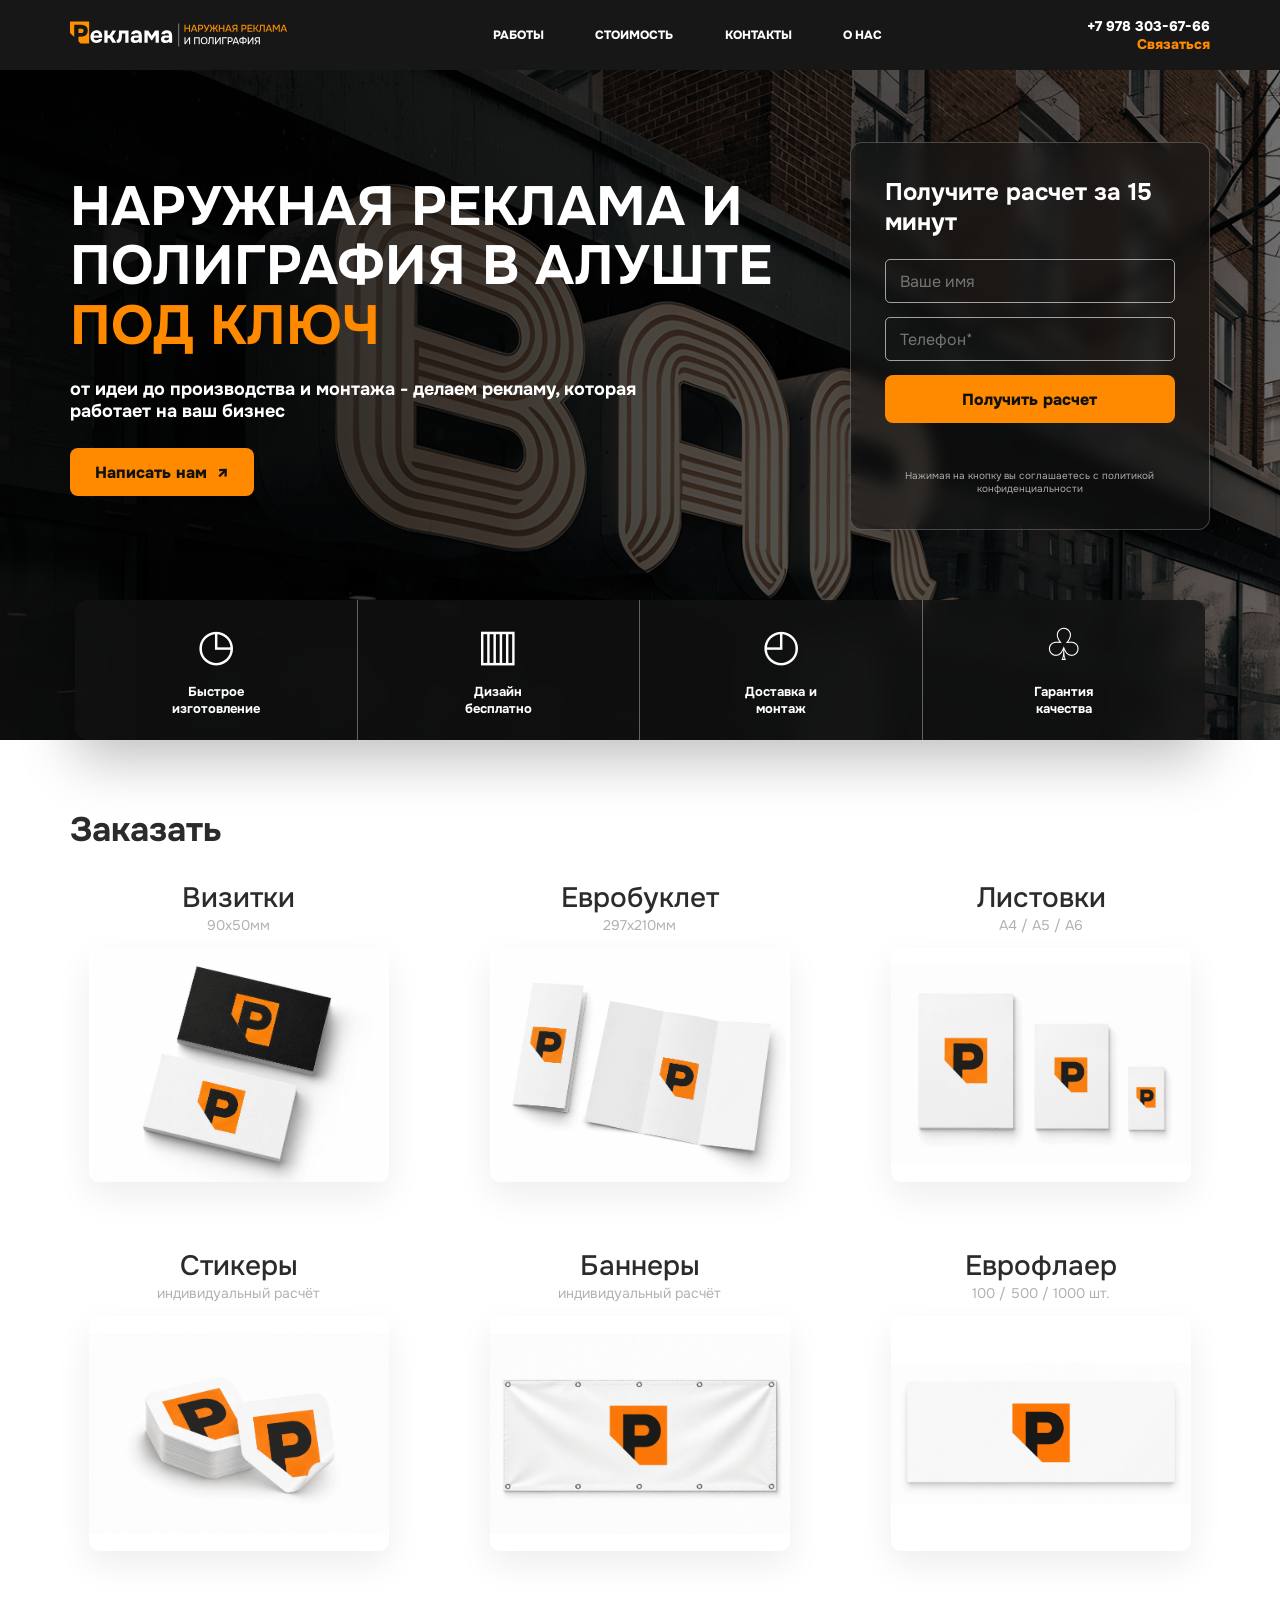
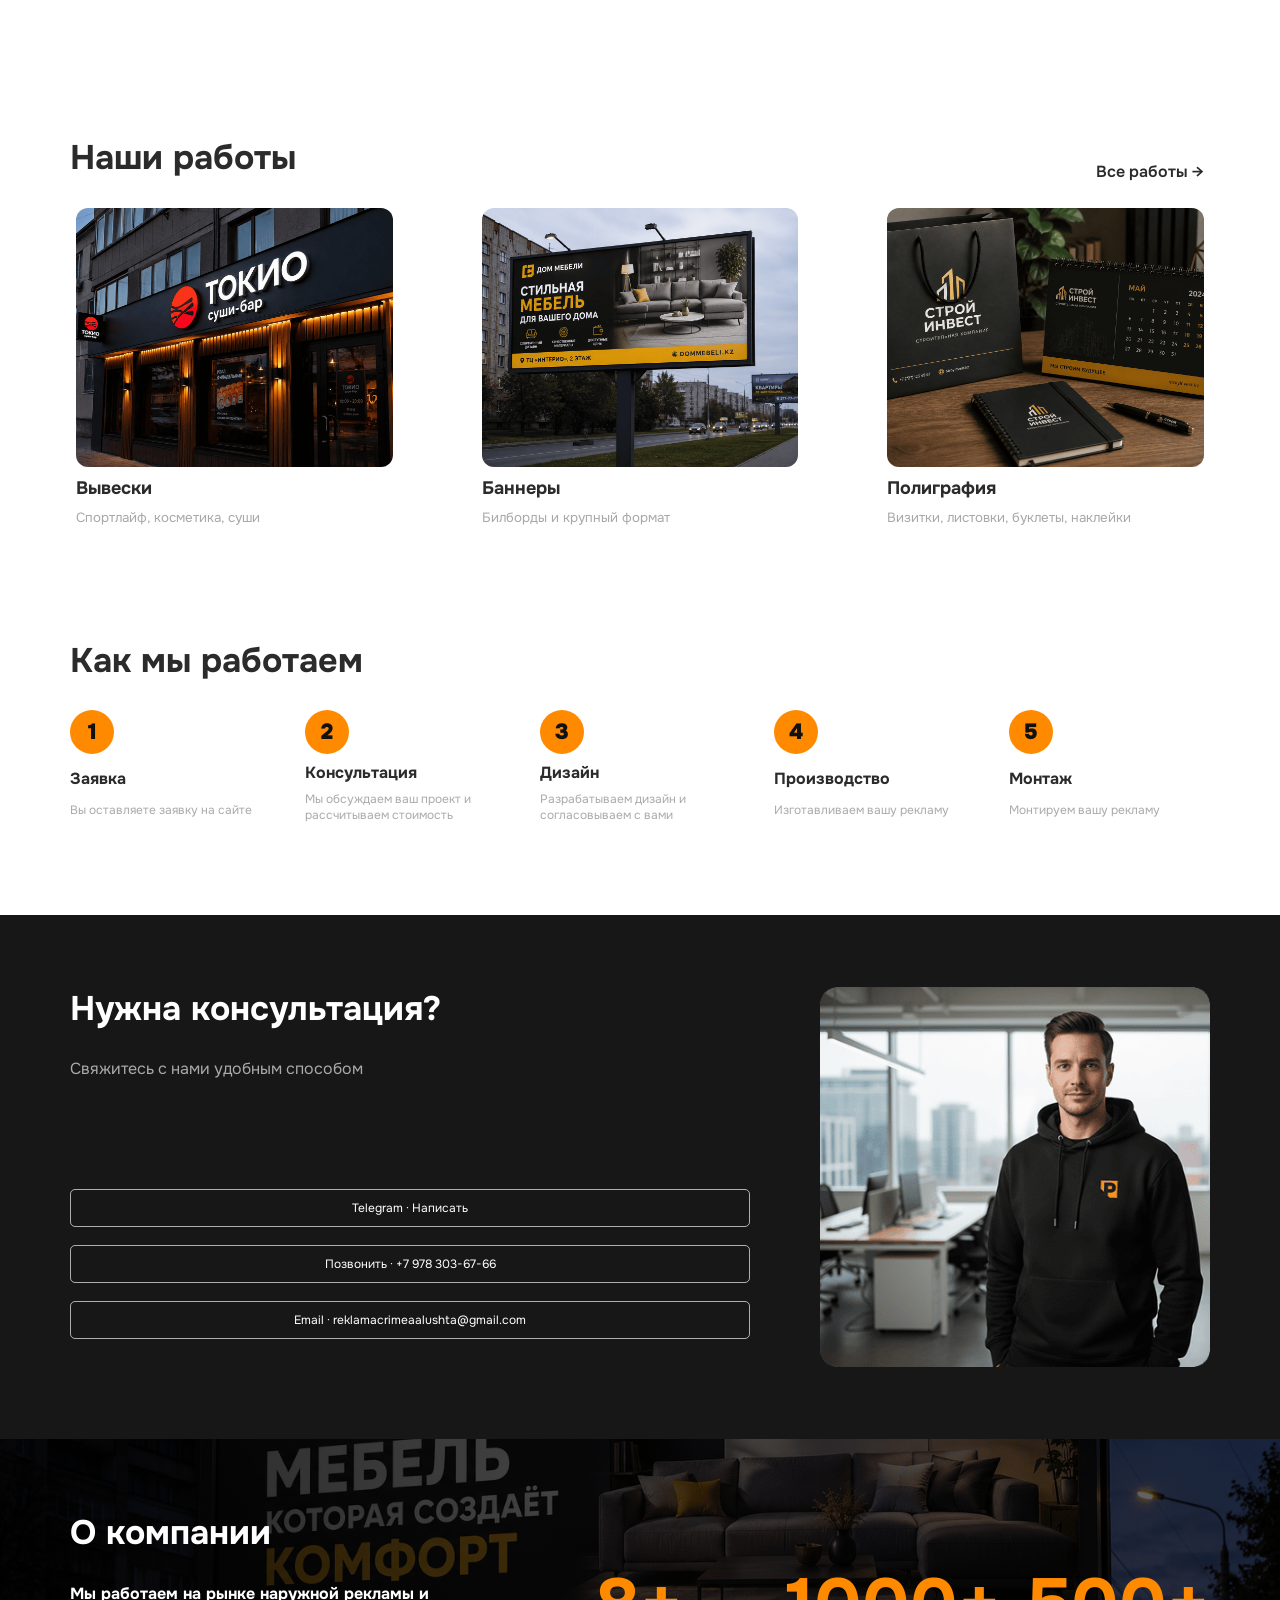
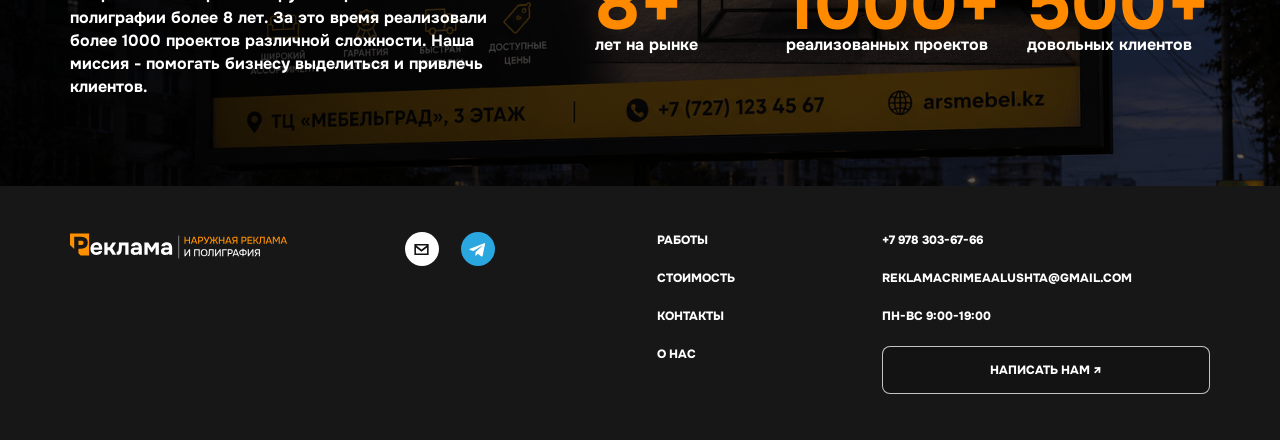
==== outputs/index.html @ 448a4ecd "Add files via upload" ====
<!doctype html>
<html lang="ru">
<head>
  <meta charset="utf-8">
  <meta name="viewport" content="width=device-width, initial-scale=1">
  <title>Реклама - наружная реклама и полиграфия</title>
  <link rel="stylesheet" href="styles.css">
</head>
<body>
  <header class="topbar">
    <a class="logo" href="#top" aria-label="Реклама">
      <img src="assets/logo-reklama.svg" alt="Реклама">
    </a>
    <nav class="nav" aria-label="Навигация">
      <a href="#works">Работы</a>
      <a href="#order">Стоимость</a>
      <a href="#contacts">Контакты</a>
      <a href="#about">О нас</a>
    </nav>
    <div class="header-contact">
      <a href="tel:+79783036766">+7 978 303-67-66</a>
      <a class="orange-link" href="#contacts">Связаться</a>
    </div>
  </header>

  <main id="top">
    <section class="hero">
      <div class="hero-overlay"></div>
      <div class="hero-inner">
        <div class="hero-copy">
          <h1>Наружная реклама и полиграфия в Алуште <span>под ключ</span></h1>
          <p>от идеи до производства и монтажа - делаем рекламу, которая работает на ваш бизнес</p>
          <div class="hero-actions">
            <a class="btn btn-orange" href="https://t.me/ReklamaCrimeaAlushta" target="_blank" rel="noreferrer">Написать нам <span>↗</span></a>
          </div>
        </div>
        <form class="lead-form" id="leadForm" aria-label="Получить расчет">
          <h2>Получите расчет за 15 минут</h2>
          <input id="leadName" name="name" type="text" placeholder="Ваше имя" aria-label="Ваше имя" required>
          <input id="leadPhone" name="phone" type="tel" placeholder="Телефон*" aria-label="Телефон" required>
          <button class="btn btn-orange" type="submit">Получить расчет</button>
          <output class="form-status" id="leadStatus"></output>
          <small>Нажимая на кнопку вы соглашаетесь с политикой конфиденциальности</small>
        </form>
      </div>
      <div class="benefits" aria-label="Преимущества">
        <div><span>◷</span><p>Быстрое<br>изготовление</p></div>
        <div><span>▥</span><p>Дизайн<br>бесплатно</p></div>
        <div><span>◴</span><p>Доставка и<br>монтаж</p></div>
        <div><span>♧</span><p>Гарантия<br>качества</p></div>
      </div>
    </section>

    <section class="section order" id="order">
      <h2>Заказать</h2>
      <div class="product-row">
        <button class="product-card" type="button" data-product="cards">
          <span>Визитки</span>
          <small>90x50мм</small>
          <img src="assets/business-cards.png" alt="Визитки">
        </button>
        <button class="product-card" type="button" data-product="booklets">
          <span>Евробуклет</span>
          <small>297x210мм</small>
          <img src="assets/euro-booklet.png" alt="Евробуклет">
        </button>
        <button class="product-card" type="button" data-product="flyers">
          <span>Листовки</span>
          <small>A4 / A5 / A6</small>
          <img src="assets/flyers.png" alt="Листовки">
        </button>
        <button class="product-card" type="button" data-product="stickers">
          <span>Стикеры</span>
          <small>индивидуальный расчёт</small>
          <img src="assets/03d888e8-36a5-457f-98f5-48d539c96e4f.png" alt="Стикеры">
        </button>
        <button class="product-card" type="button" data-product="banners">
          <span>Баннеры</span>
          <small>индивидуальный расчёт</small>
          <img src="assets/4dcc268b-8a11-40d4-b835-d9d73fb8531f.png" alt="Баннеры">
        </button>
        <button class="product-card" type="button" data-product="euroflyers">
          <span>Еврофлаер</span>
          <small>100 / 500 / 1000 шт.</small>
          <img src="assets/2a17a5e5-9277-4f99-b312-3f570d22683a.png" alt="Еврофлаер">
        </button>
      </div>
    </section>

    <section class="section works" id="works">
      <div class="section-title">
        <h2>Наши работы</h2>
        <button class="link-button" type="button" data-work="0">Все работы →</button>
      </div>
      <div class="work-row">
        <button class="work-card" type="button" data-work="0">
          <img src="assets/7711d04b-312e-412d-a983-3c36f986d25d.png" alt="Вывески">
          <strong>Вывески</strong>
          <small>Спортлайф, косметика, суши</small>
        </button>
        <button class="work-card" type="button" data-work="1">
          <img src="assets/bbd6e111-0134-4eda-9dde-0b75976cfda6.png" alt="Баннеры">
          <strong>Баннеры</strong>
          <small>Билборды и крупный формат</small>
        </button>
        <button class="work-card" type="button" data-work="2">
          <img src="assets/6d3e999b-75dc-4bc5-a8d5-6fbcd05785f2.png" alt="Полиграфия">
          <strong>Полиграфия</strong>
          <small>Визитки, листовки, буклеты, наклейки</small>
        </button>
      </div>
    </section>

    <section class="section process">
      <h2>Как мы работаем</h2>
      <div class="steps">
        <div><span>1</span><strong>Заявка</strong><p>Вы оставляете заявку на сайте</p></div>
        <div><span>2</span><strong>Консультация</strong><p>Мы обсуждаем ваш проект и рассчитываем стоимость</p></div>
        <div><span>3</span><strong>Дизайн</strong><p>Разрабатываем дизайн и согласовываем с вами</p></div>
        <div><span>4</span><strong>Производство</strong><p>Изготавливаем вашу рекламу</p></div>
        <div><span>5</span><strong>Монтаж</strong><p>Монтируем вашу рекламу</p></div>
      </div>
    </section>

    <section class="consult" id="contacts">
      <div class="consult-copy">
        <h2>Нужна консультация?</h2>
        <p>Свяжитесь с нами удобным способом</p>
        <div class="contact-lines">
          <a href="https://t.me/ReklamaCrimeaAlushta" target="_blank" rel="noreferrer">Telegram · Написать</a>
          <a href="tel:+79783036766">Позвонить · +7 978 303-67-66</a>
          <a href="mailto:reklamacrimeaalushta@gmail.com">Email · reklamacrimeaalushta@gmail.com</a>
        </div>
      </div>
      <img class="manager-card" src="assets/contact-manager.png" alt="Менеджер Реклама">
    </section>

    <section class="about" id="about">
      <div>
        <h2>О компании</h2>
        <p>Мы работаем на рынке наружной рекламы и полиграфии более 8 лет. За это время реализовали более 1000 проектов различной сложности. Наша миссия - помогать бизнесу выделиться и привлечь клиентов.</p>
      </div>
      <div class="stats">
        <strong>8+<span>лет на рынке</span></strong>
        <strong>1000+<span>реализованных проектов</span></strong>
        <strong>500+<span>довольных клиентов</span></strong>
      </div>
    </section>
  </main>

  <footer class="footer">
    <a class="logo" href="#top" aria-label="Реклама">
      <img src="assets/logo-reklama.svg" alt="Реклама">
    </a>
    <div class="footer-socials">
      <a class="social-icon" href="mailto:reklamacrimeaalushta@gmail.com" aria-label="Написать на почту">
        <svg viewBox="0 0 24 24" aria-hidden="true"><path d="M3 5h18v14H3V5Zm2.4 2 6.6 5.1L18.6 7H5.4Zm13.6 10V9.4l-7 5.4-7-5.4V17h14Z"/></svg>
      </a>
      <a class="social-icon telegram" href="https://t.me/ReklamaCrimeaAlushta" target="_blank" rel="noreferrer" aria-label="Написать в Telegram">
        <svg viewBox="0 0 24 24" aria-hidden="true"><path d="M21.7 4.3 18.5 20c-.2 1-.8 1.2-1.6.7l-4.5-3.3-2.2 2.1c-.2.2-.4.4-.9.4l.3-4.7 8.6-7.8c.4-.3-.1-.5-.6-.2L7 14 2.5 12.6c-1-.3-1-1 .2-1.5L20.3 4.2c.8-.3 1.6.2 1.4 1.1Z"/></svg>
      </a>
    </div>
    <nav class="footer-nav">
      <a href="#works">Работы</a>
      <a href="#order">Стоимость</a>
      <a href="#contacts">Контакты</a>
      <a href="#about">О нас</a>
    </nav>
    <div class="footer-contacts">
      <a href="tel:+79783036766">+7 978 303-67-66</a>
      <a href="mailto:reklamacrimeaalushta@gmail.com">reklamacrimeaalushta@gmail.com</a>
      <span>ПН-ВС 9:00-19:00</span>
      <a class="btn btn-dark" href="#contacts">Написать нам ↗</a>
    </div>
  </footer>

  <div class="modal-layer product-modal" id="productModal" hidden>
    <form class="calc-card">
      <button class="modal-x" id="closeProduct" type="button" aria-label="Закрыть">×</button>
      <img class="calc-image" id="calcImage" alt="">
      <h2 id="calcTitle"></h2>
      <p class="size-label" id="calcSize"></p>
      <div class="option-line" id="formatOptions"></div>
      <div class="option-line" id="quantityOptions"></div>
      <div class="option-line" id="sideOptions"></div>
      <p class="cost-label">Предварительная стоимость</p>
      <strong class="price" id="price">1400₽</strong>
      <p class="calc-note" id="calcNote"></p>
      <button class="submit-order" id="submitOrder" type="button">Продолжить оформление <span>↗</span></button>
      <small class="telegram-note">Ответим в Telegram за 5-15 минут</small>
      <button class="deal-button" id="dealButton" type="button"></button>
    </form>
  </div>

  <div class="modal-layer works-modal" id="worksModal" hidden>
    <div class="works-popup">
      <button class="modal-x" id="closeWorks" type="button" aria-label="Закрыть">×</button>
      <button class="slider-arrow left" id="prevWork" type="button" aria-label="Предыдущая">‹</button>
      <img id="popupImage" alt="">
      <button class="slider-arrow right" id="nextWork" type="button" aria-label="Следующая">›</button>
      <div class="popup-caption" id="popupCaption"></div>
    </div>
  </div>

  <script src="script.js"></script>
</body>
</html>
---- outputs/styles.css ----
@import url('https://fonts.googleapis.com/css2?family=Onest:wght@400;500;600;700;800;900&display=swap');

:root {
  --orange: #ff8a00;
  --dark: #171717;
  --muted: #9c9c9c;
  --text: #2b2b2b;
  --line: #d8d8d8;
  --white: #ffffff;
}

* {
  box-sizing: border-box;
}

html {
  scroll-behavior: smooth;
}

body {
  margin: 0;
  color: var(--text);
  background: #fff;
  font-family: Onest, Arial, Helvetica, sans-serif;
}

button,
input {
  font: inherit;
}

button,
a {
  color: inherit;
}

a {
  text-decoration: none;
}

a,
button {
  transition: color .18s ease, background-color .18s ease, border-color .18s ease, opacity .18s ease, transform .18s ease, box-shadow .18s ease;
}

.topbar {
  position: sticky;
  top: 0;
  z-index: 20;
  display: flex;
  min-height: 70px;
  align-items: center;
  justify-content: space-between;
  gap: 28px;
  padding: 0 clamp(24px, 5.5vw, 72px);
  background: var(--dark);
  color: #fff;
}

.logo {
  display: block;
  min-width: 210px;
}

.logo img {
  display: block;
  width: 218px;
  max-width: 100%;
  height: auto;
}

.nav {
  display: flex;
  gap: clamp(18px, 4vw, 54px);
  font-size: 12px;
  font-weight: 800;
  text-transform: uppercase;
}

.nav a:hover,
.footer-nav a:hover,
.header-contact a:hover,
.footer-contacts a:hover {
  color: var(--orange);
}

.header-contact {
  display: grid;
  justify-items: end;
  font-size: 14px;
  font-weight: 800;
}

.orange-link,
.hero h1 span,
.stats strong {
  color: var(--orange);
}

.hero {
  position: relative;
  min-height: 635px;
  padding: 72px clamp(24px, 5.5vw, 72px) 0;
  overflow: visible;
  color: #fff;
  background:
    linear-gradient(90deg, rgba(0,0,0,.82), rgba(0,0,0,.35)),
    url("assets/hero-main.png") center / cover no-repeat;
}

.hero-overlay {
  position: absolute;
  inset: 0;
  background: rgba(0,0,0,.32);
}

.hero-inner {
  position: relative;
  z-index: 1;
  display: grid;
  grid-template-columns: minmax(360px, 720px) minmax(320px, 360px);
  gap: clamp(24px, 6vw, 96px);
  align-items: start;
  justify-content: space-between;
}

.hero-copy {
  padding-top: 36px;
}

.hero h1 {
  max-width: 720px;
  margin: 0 0 22px;
  font-size: clamp(38px, 4.3vw, 58px);
  line-height: 1.08;
  text-transform: uppercase;
}

.hero p {
  max-width: 650px;
  margin: 0 0 26px;
  font-size: 18px;
  font-weight: 700;
}

.hero-actions {
  display: flex;
  flex-wrap: wrap;
  gap: 12px;
}

.btn {
  display: inline-flex;
  min-height: 48px;
  align-items: center;
  justify-content: center;
  gap: 10px;
  padding: 0 24px;
  border: 1px solid transparent;
  border-radius: 8px;
  cursor: pointer;
  font-weight: 800;
}

.btn:hover {
  transform: translateY(-1px);
}

.btn-orange:hover {
  background: #ff9c22;
  box-shadow: 0 10px 22px rgba(255, 138, 0, .22);
}

.btn-dark:hover {
  border-color: var(--orange);
  background: rgba(255, 138, 0, .08);
}

.btn-orange {
  background: var(--orange);
  color: #111;
}

.btn-dark {
  border-color: rgba(255,255,255,.75);
  background: rgba(17,17,17,.45);
  color: #fff;
}

.lead-form {
  display: grid;
  gap: 14px;
  width: min(100%, 360px);
  justify-self: end;
  padding: 34px;
  border: 1px solid rgba(255,255,255,.22);
  border-radius: 12px;
  background: rgba(20,20,20,.58);
  box-shadow: 0 20px 70px rgba(0,0,0,.25);
  backdrop-filter: blur(8px);
}

.lead-form h2 {
  margin: 0 0 8px;
  font-size: 24px;
}

.lead-form input {
  height: 44px;
  padding: 0 14px;
  border: 1px solid rgba(255,255,255,.6);
  border-radius: 5px;
  background: transparent;
  color: #fff;
}

.lead-form small {
  color: #aaa;
  font-size: 10px;
  text-align: center;
}

.form-status {
  min-height: 18px;
  color: var(--orange);
  font-size: 12px;
  text-align: center;
}

.benefits {
  position: relative;
  z-index: 2;
  display: grid;
  grid-template-columns: repeat(4, 1fr);
  max-width: 1130px;
  margin: 70px auto -24px;
  border-radius: 12px;
  background: rgba(18,18,18,.78);
  box-shadow: 0 18px 55px rgba(0,0,0,.26);
  backdrop-filter: blur(10px);
}

.benefits div {
  display: grid;
  min-height: 140px;
  place-items: center;
  padding: 18px;
  border-right: 1px solid rgba(255,255,255,.35);
  text-align: center;
}

.benefits div:last-child {
  border-right: 0;
}

.benefits span {
  font-size: 44px;
  line-height: 1;
}

.benefits p {
  margin: 6px 0 0;
  font-size: 13px;
}

.section {
  padding: clamp(54px, 8vw, 92px) clamp(24px, 5.5vw, 72px);
}

.section h2,
.consult h2,
.about h2 {
  margin: 0 0 28px;
  font-size: clamp(26px, 3vw, 34px);
}

.product-row {
  display: grid;
  grid-template-columns: repeat(3, minmax(0, 1fr));
  gap: clamp(28px, 5vw, 84px);
  align-items: start;
}

.work-row {
  display: grid;
  grid-template-columns: repeat(3, minmax(0, 1fr));
  gap: clamp(24px, 6vw, 84px);
}

.product-card {
  display: grid;
  border: 0;
  background: transparent;
  cursor: pointer;
  text-align: center;
}

.product-card:hover span,
.work-card:hover strong,
.link-button:hover {
  color: var(--orange);
}

.product-card span {
  font-size: 28px;
  font-weight: 500;
}

.product-card small {
  margin-bottom: 14px;
  color: #b2b2b2;
  font-size: 14px;
}

.product-card img {
  width: 100%;
  max-width: 300px;
  aspect-ratio: 1.28 / 1;
  object-fit: contain;
  background: #fff;
  justify-self: center;
  border-radius: 10px;
  box-shadow: 0 14px 36px rgba(0,0,0,.07);
  transition: transform .22s ease;
}

.product-card:hover img,
.work-card:hover img {
  transform: translateY(-4px);
}

.section-title {
  display: flex;
  align-items: center;
  justify-content: space-between;
  gap: 18px;
}

.link-button {
  border: 0;
  background: transparent;
  cursor: pointer;
  font-weight: 600;
}

.work-card {
  display: grid;
  gap: 10px;
  border: 0;
  background: transparent;
  cursor: pointer;
  text-align: left;
}

.work-card img {
  width: 100%;
  aspect-ratio: 1 / .82;
  object-fit: cover;
  object-position: center;
  border-radius: 12px;
  transition: transform .22s ease;
}

.work-card strong {
  font-size: 18px;
}

.work-card small {
  color: #a8a8a8;
}

.process {
  padding-top: 20px;
}

.steps {
  display: grid;
  grid-template-columns: repeat(5, 1fr);
  gap: 34px;
}

.steps div {
  display: grid;
  gap: 8px;
}

.steps span {
  display: grid;
  width: 44px;
  height: 44px;
  place-items: center;
  border-radius: 50%;
  background: var(--orange);
  color: #111;
  font-size: 22px;
  font-weight: 900;
}

.steps p {
  margin: 0;
  color: #aaa;
  font-size: 12px;
}

.consult,
.footer {
  background: var(--dark);
  color: #fff;
}

.consult {
  display: grid;
  grid-template-columns: minmax(320px, 1fr) minmax(280px, 390px);
  gap: 70px;
  padding: 72px clamp(24px, 5.5vw, 72px);
}

.consult p {
  color: #aaa;
}

.contact-lines {
  display: grid;
  max-width: 680px;
  gap: 18px;
  margin-top: 110px;
}

.contact-lines a {
  display: flex;
  min-height: 38px;
  align-items: center;
  justify-content: center;
  border: 1px solid rgba(255,255,255,.65);
  border-radius: 5px;
  font-size: 12px;
}

.contact-lines a:hover,
.download-leads:hover {
  border-color: var(--orange);
  color: var(--orange);
}

.manager-card {
  display: block;
  width: 100%;
  max-width: 390px;
  min-height: 0;
  border-radius: 14px;
  justify-self: end;
}

.about {
  display: grid;
  grid-template-columns: minmax(280px, 1fr) 1.35fr;
  gap: 70px;
  padding: 72px clamp(24px, 5.5vw, 72px);
  color: #fff;
  background:
    linear-gradient(90deg, rgba(0,0,0,.86), rgba(0,0,0,.58)),
    url("assets/461c61d5-7580-49fa-8834-d0d7871bc36b.png") center / cover no-repeat;
}

.about p {
  max-width: 580px;
  font-size: 16px;
  font-weight: 700;
  line-height: 1.45;
}

.stats {
  display: grid;
  grid-template-columns: repeat(3, 1fr);
  gap: 26px;
  align-items: center;
}

.stats strong {
  font-size: clamp(44px, 6vw, 72px);
  line-height: .9;
}

.stats span {
  display: block;
  color: #fff;
  font-size: 16px;
  font-weight: 700;
}

.footer {
  display: grid;
  grid-template-columns: 1.1fr .8fr .7fr 1.2fr;
  gap: 34px;
  padding: 46px clamp(24px, 5.5vw, 72px);
  align-items: start;
}

.footer-socials,
.footer-nav,
.footer-contacts {
  display: grid;
  gap: 22px;
}

.footer-socials {
  grid-template-columns: 34px 34px;
  align-items: start;
}

.footer-socials .social-icon {
  display: grid;
  width: 34px;
  height: 34px;
  place-items: center;
  border-radius: 50%;
  background: #fff;
  color: #111;
}

.footer-socials .social-icon:hover {
  transform: translateY(-1px);
  box-shadow: 0 8px 18px rgba(255,255,255,.12);
}

.footer-socials .telegram {
  background: #2aa7df;
  color: #fff;
}

.footer-socials svg {
  width: 19px;
  height: 19px;
  fill: currentColor;
}

.download-leads {
  min-height: 38px;
  border: 1px solid rgba(255,255,255,.65);
  border-radius: 5px;
  background: transparent;
  color: #fff;
  cursor: pointer;
  font-weight: 700;
}

.footer-nav,
.footer-contacts {
  font-size: 12px;
  font-weight: 800;
  text-transform: uppercase;
}

.modal-layer {
  position: fixed;
  inset: 0;
  z-index: 60;
  display: grid;
  place-items: center;
  padding: 12px;
  background: rgba(0,0,0,.64);
  overflow: auto;
}

.modal-layer[hidden] {
  display: none;
}

.calc-card {
  position: relative;
  width: min(540px, calc(100vw - 24px));
  padding: 20px 20px 28px;
  border-radius: 0 0 8px 8px;
  background: #fff;
  color: #222;
}

.modal-x {
  position: absolute;
  top: 10px;
  right: 12px;
  z-index: 3;
  display: grid;
  width: 34px;
  height: 34px;
  place-items: center;
  border: 1px solid #ddd;
  border-radius: 50%;
  background: #fff;
  cursor: pointer;
  font-size: 24px;
}

.modal-x:hover {
  border-color: var(--orange);
  color: var(--orange);
}

.calc-image {
  display: block;
  width: 100%;
  height: 174px;
  object-fit: contain;
  border: 1px solid #ddd;
  border-radius: 4px;
}

.calc-card h2 {
  margin: 14px 0 0;
  font-size: 18px;
  font-weight: 500;
}

.size-label {
  min-height: 20px;
  margin: 0 0 16px;
  color: #aaa;
}

.option-line {
  display: flex;
  flex-wrap: wrap;
  gap: 14px;
  margin-bottom: 20px;
}

.pill {
  min-width: 58px;
  min-height: 28px;
  padding: 0 14px;
  border: 1px solid #bcbcbc;
  border-radius: 999px;
  background: #fff;
  color: #aaa;
  cursor: pointer;
}

.pill:hover:not(:disabled) {
  border-color: var(--orange);
  color: var(--orange);
}

.pill.active:hover {
  color: #fff;
}

.pill.active {
  border-color: var(--orange);
  background: var(--orange);
  color: #fff;
}

.pill:disabled {
  cursor: not-allowed;
  opacity: .58;
}

.cost-label {
  margin: 22px 0 2px;
  font-size: 17px;
  font-weight: 700;
}

.price {
  display: block;
  margin-bottom: 14px;
  color: var(--orange);
  font-size: 42px;
  line-height: 1;
}

.price.is-text {
  font-size: 32px;
}

.calc-note {
  min-height: 22px;
  margin: 0 0 28px;
  color: #8f8f8f;
  font-size: 14px;
  line-height: 1.35;
}

.submit-order {
  display: flex;
  width: 100%;
  min-height: 44px;
  align-items: center;
  justify-content: center;
  gap: 9px;
  border: 0;
  border-radius: 7px;
  background: var(--orange);
  cursor: pointer;
  font-weight: 800;
}

.submit-order:hover {
  background: #ff9c22;
}

.telegram-note {
  display: block;
  margin-top: 7px;
  color: #aaa;
  text-align: center;
}

.deal-button {
  display: none;
  width: 100%;
  margin-top: 18px;
  border: 0;
  background: transparent;
  color: var(--orange);
  cursor: pointer;
  font-size: 18px;
  font-weight: 800;
  text-align: center;
}

.deal-button:hover {
  opacity: .78;
}

.deal-button.visible {
  display: block;
}

.deal-button:disabled {
  cursor: default;
  opacity: 1;
}

.works-popup {
  position: relative;
  width: min(1040px, calc(100vw - 24px));
  background: #111;
}

.works-popup img {
  display: block;
  width: 100%;
  max-height: min(78vh, 760px);
  object-fit: contain;
  background: #111;
}

.popup-caption {
  position: absolute;
  left: 40px;
  right: 40px;
  bottom: 0;
  padding: 26px;
  border-radius: 14px 14px 0 0;
  background: rgba(0,0,0,.64);
  color: #fff;
  font-size: clamp(20px, 3vw, 30px);
  font-weight: 800;
  text-align: center;
  backdrop-filter: blur(9px);
}

.slider-arrow {
  position: absolute;
  top: 50%;
  z-index: 2;
  display: grid;
  width: 56px;
  height: 56px;
  place-items: center;
  border: 0;
  border-radius: 50%;
  background: rgba(0,0,0,.38);
  color: #fff;
  cursor: pointer;
  font-size: 42px;
  transform: translateY(-50%);
}

.slider-arrow:hover {
  background: rgba(255, 138, 0, .8);
}

.slider-arrow.left {
  left: 30px;
}

.slider-arrow.right {
  right: 30px;
}

@media (max-width: 980px) {
  .topbar {
    flex-wrap: wrap;
    padding-top: 14px;
    padding-bottom: 14px;
  }

  .nav {
    order: 3;
    width: 100%;
    justify-content: space-between;
  }

  .header-contact {
    display: none;
  }

  .hero-inner,
  .consult,
  .about,
  .footer {
    grid-template-columns: 1fr;
  }

  .hero {
    padding-top: 42px;
  }

  .lead-form {
    width: 100%;
    max-width: 680px;
    justify-self: start;
  }

  .benefits,
  .steps {
    grid-template-columns: repeat(2, 1fr);
  }

  .product-row,
  .stats {
    grid-template-columns: 1fr;
    gap: 30px;
  }

  .work-row {
    grid-template-columns: repeat(2, minmax(0, 1fr));
  }

  .product-card img {
    max-width: 360px;
  }

  .contact-lines {
    margin-top: 40px;
  }
}

@media (max-width: 560px) {
  .logo {
    min-width: 160px;
  }

  .logo img {
    width: 176px;
  }

  .nav {
    gap: 10px;
    overflow-x: auto;
    font-size: 10px;
  }

  .hero {
    min-height: auto;
    padding-bottom: 28px;
  }

  .hero h1 {
    font-size: 32px;
  }

  .hero p {
    font-size: 15px;
  }

  .hero-actions,
  .btn {
    width: 100%;
  }

  .lead-form {
    padding: 22px;
  }

  .benefits {
    grid-template-columns: 1fr 1fr;
    margin-top: 28px;
  }

  .benefits div {
    min-height: 116px;
  }

  .section {
    padding-left: 20px;
    padding-right: 20px;
  }

  .product-card span {
    font-size: 24px;
  }

  .work-row {
    grid-template-columns: 1fr;
  }

  .steps {
    grid-template-columns: 1fr;
  }

  .calc-card {
    padding: 20px;
  }

  .calc-image {
    height: 172px;
  }

  .option-line {
    gap: 10px;
  }

  .pill {
    min-width: 60px;
    padding: 0 12px;
    font-size: 13px;
  }

  .deal-button {
    font-size: 17px;
  }

  .works-popup img {
    max-height: 72vh;
  }

  .popup-caption {
    left: 14px;
    right: 14px;
    padding: 16px;
  }

  .slider-arrow {
    width: 42px;
    height: 42px;
    font-size: 32px;
  }

  .slider-arrow.left {
    left: 12px;
  }

  .slider-arrow.right {
    right: 12px;
  }
}
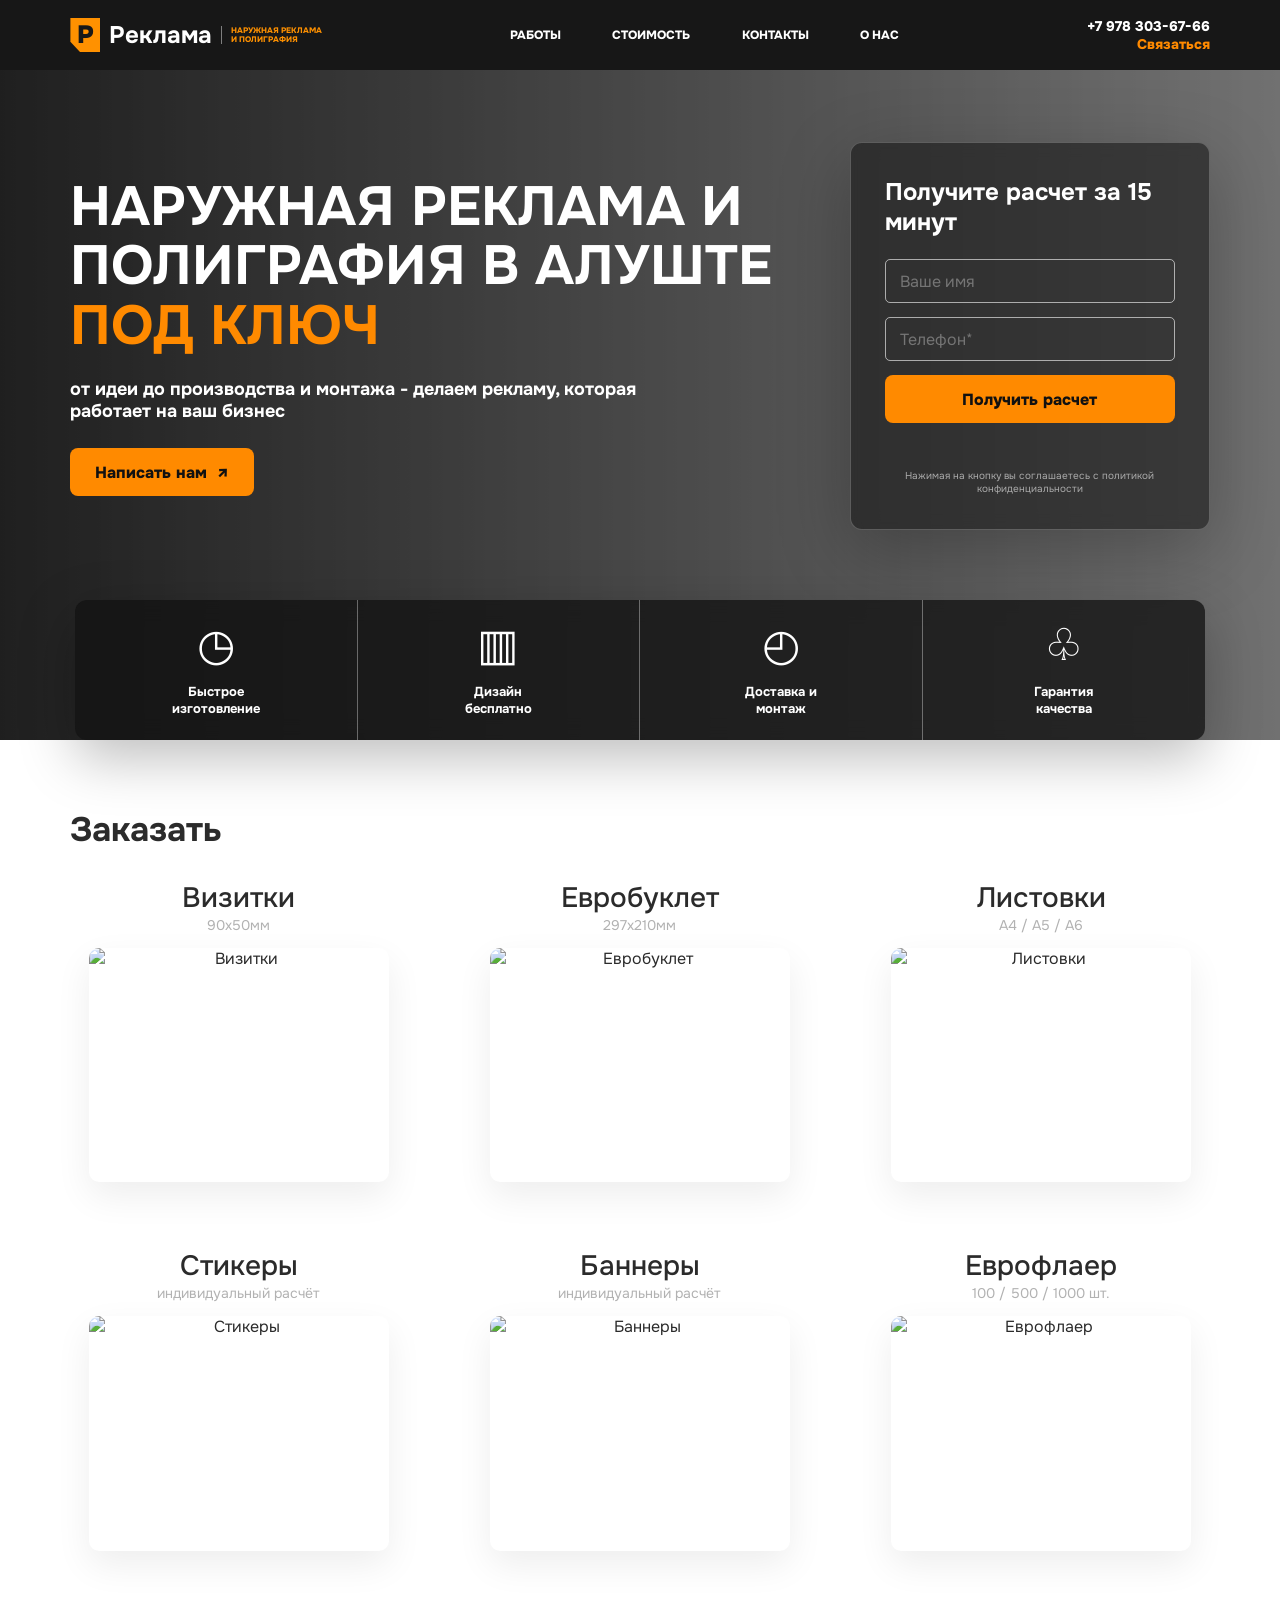
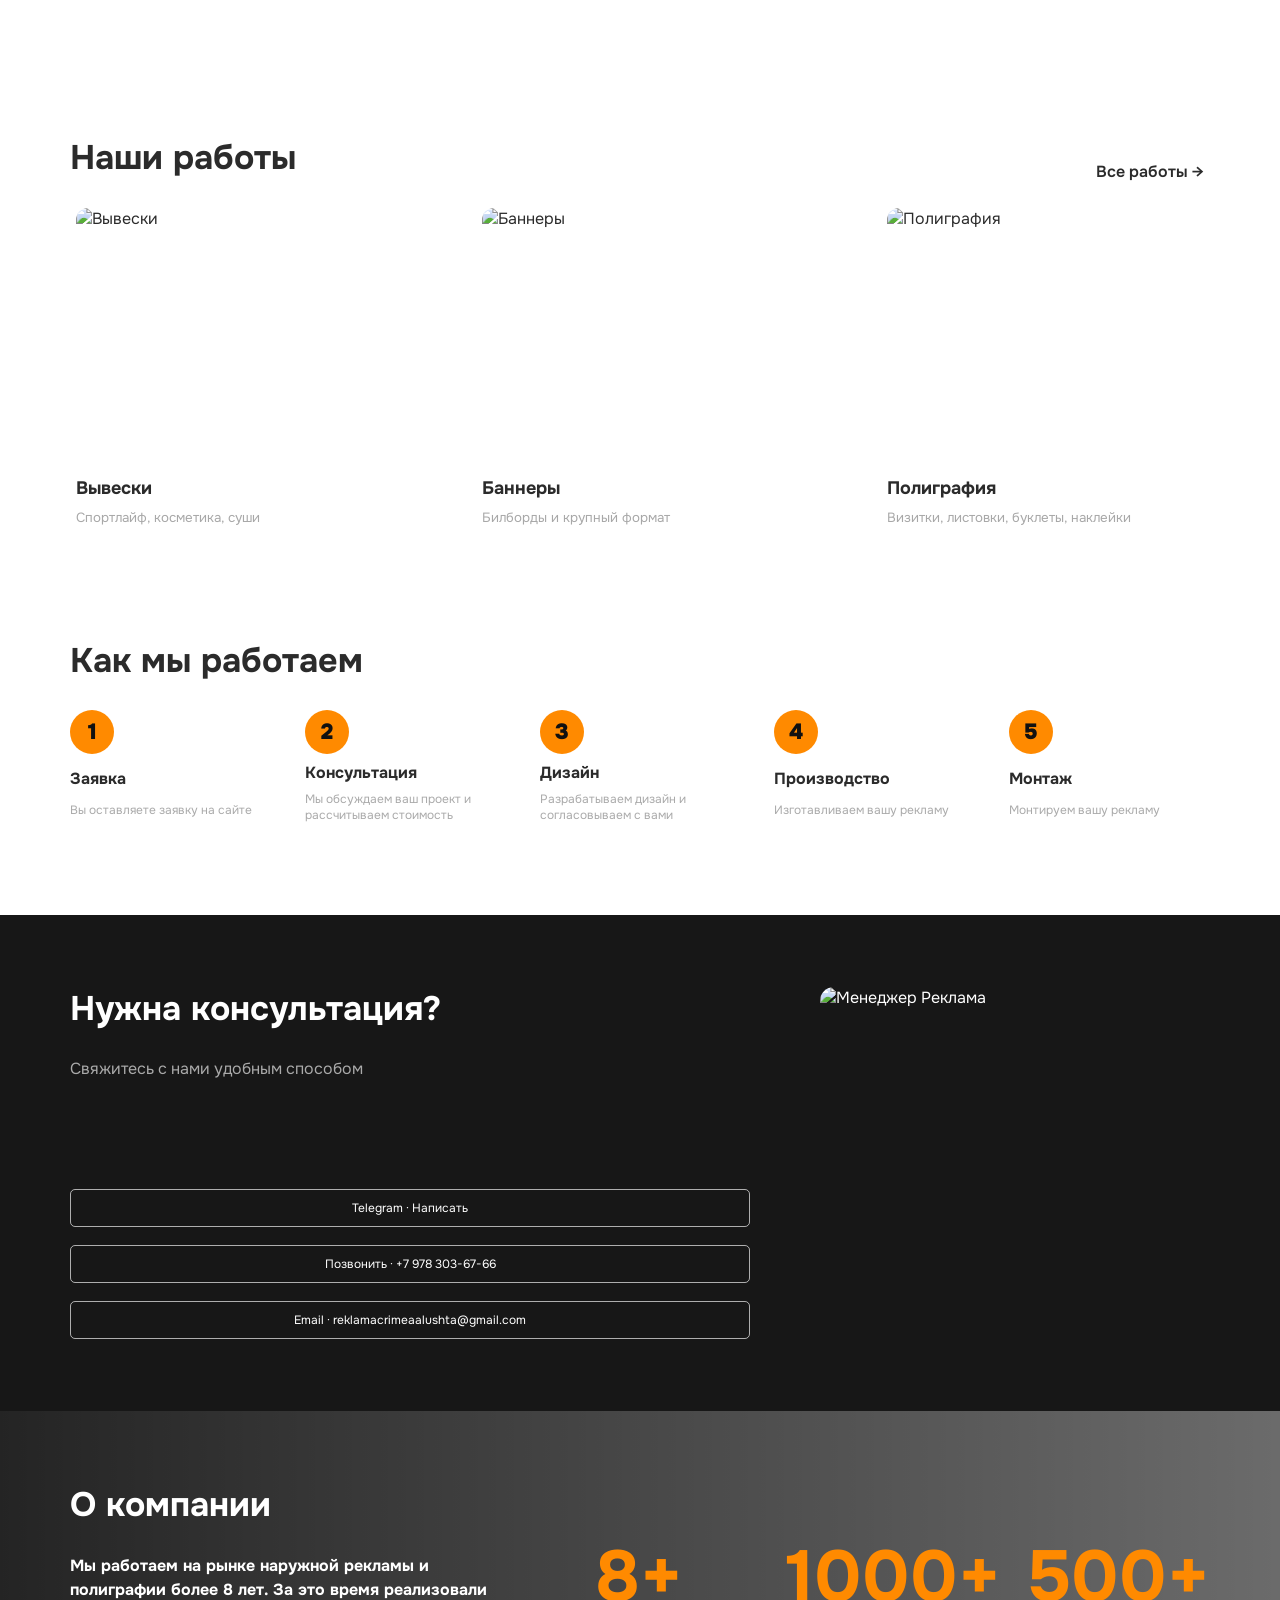
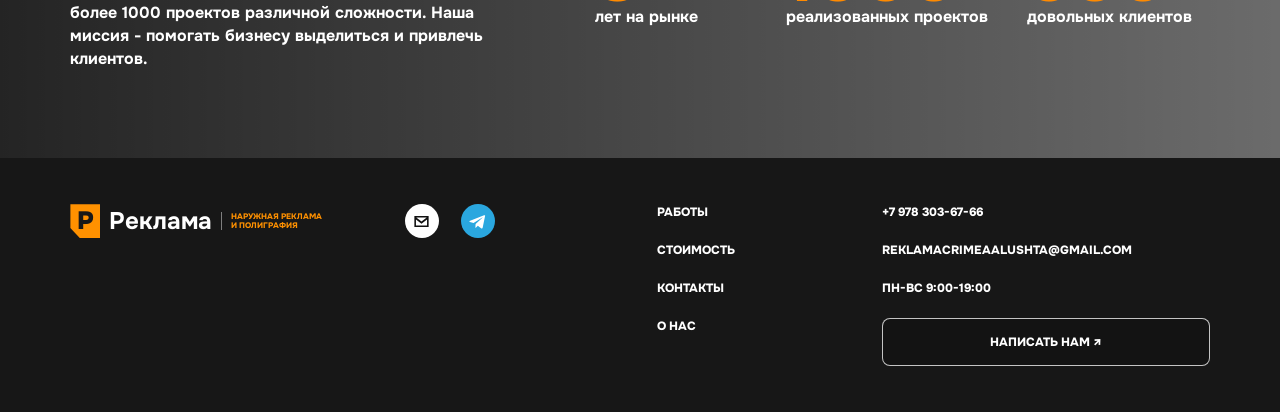
==== commit 34a48284: "Add files via upload" ====
--- a/outputs/index.html
+++ b/outputs/index.html
@@ -3,13 +3,65 @@
 <head>
   <meta charset="utf-8">
   <meta name="viewport" content="width=device-width, initial-scale=1">
-  <title>Реклама - наружная реклама и полиграфия</title>
+  <title>Наружная реклама и полиграфия в Алуште | Реклама Алушта</title>
+  <meta name="description" content="Наружная реклама и полиграфия в Алуште под ключ: вывески, баннеры, визитки, листовки, буклеты и стикеры. Дизайн, изготовление и монтаж.">
+  <meta name="robots" content="index, follow">
+  <link rel="canonical" href="https://reklama-alushta.ru/">
+  <meta property="og:type" content="website">
+  <meta property="og:locale" content="ru_RU">
+  <meta property="og:site_name" content="Реклама Алушта">
+  <meta property="og:title" content="Наружная реклама и полиграфия в Алуште">
+  <meta property="og:description" content="Дизайн, изготовление и монтаж наружной рекламы. Печать визиток, листовок, буклетов, баннеров и стикеров.">
+  <meta property="og:url" content="https://reklama-alushta.ru/">
+  <meta property="og:image" content="https://reklama-alushta.ru/assets/hero-main.webp">
+  <meta property="og:image:alt" content="Наружная реклама и полиграфия в Алуште">
+  <meta name="twitter:card" content="summary_large_image">
+  <meta name="twitter:title" content="Наружная реклама и полиграфия в Алуште">
+  <meta name="twitter:description" content="Дизайн, изготовление и монтаж наружной рекламы и полиграфии в Алуште.">
+  <meta name="twitter:image" content="https://reklama-alushta.ru/assets/hero-main.webp">
+  <script type="application/ld+json">
+    {
+      "@context": "https://schema.org",
+      "@type": "ProfessionalService",
+      "name": "Реклама Алушта",
+      "url": "https://reklama-alushta.ru/",
+      "logo": "https://reklama-alushta.ru/assets/logo-reklama.svg",
+      "image": "https://reklama-alushta.ru/assets/hero-main.webp",
+      "description": "Наружная реклама и полиграфия в Алуште: дизайн, изготовление и монтаж.",
+      "telephone": "+79783036766",
+      "email": "reklamacrimeaalushta@gmail.com",
+      "areaServed": {
+        "@type": "City",
+        "name": "Алушта"
+      },
+      "sameAs": [
+        "https://t.me/ReklamaCrimeaAlushta"
+      ],
+      "openingHoursSpecification": [
+        {
+          "@type": "OpeningHoursSpecification",
+          "dayOfWeek": [
+            "Monday",
+            "Tuesday",
+            "Wednesday",
+            "Thursday",
+            "Friday",
+            "Saturday",
+            "Sunday"
+          ],
+          "opens": "09:00",
+          "closes": "19:00"
+        }
+      ]
+    }
+  </script>
   <link rel="stylesheet" href="styles.css">
 </head>
 <body>
   <header class="topbar">
     <a class="logo" href="#top" aria-label="Реклама">
-      <img src="assets/logo-reklama.svg" alt="Реклама">
+      <span class="logo-mark" aria-hidden="true">Р</span>
+      <span class="logo-copy"><strong>Реклама</strong><small>Наружная реклама<br>и полиграфия</small></span>
     </a>
     <nav class="nav" aria-label="Навигация">
       <a href="#works">Работы</a>
@@ -57,32 +109,32 @@
         <button class="product-card" type="button" data-product="cards">
           <span>Визитки</span>
           <small>90x50мм</small>
-          <img src="assets/business-cards.png" alt="Визитки">
+          <img src="assets/business-cards.webp" alt="Визитки" loading="lazy" decoding="async">
         </button>
         <button class="product-card" type="button" data-product="booklets">
           <span>Евробуклет</span>
           <small>297x210мм</small>
-          <img src="assets/euro-booklet.png" alt="Евробуклет">
+          <img src="assets/euro-booklet.webp" alt="Евробуклет" loading="lazy" decoding="async">
         </button>
         <button class="product-card" type="button" data-product="flyers">
           <span>Листовки</span>
           <small>A4 / A5 / A6</small>
-          <img src="assets/flyers.png" alt="Листовки">
+          <img src="assets/flyers.webp" alt="Листовки" loading="lazy" decoding="async">
         </button>
         <button class="product-card" type="button" data-product="stickers">
           <span>Стикеры</span>
           <small>индивидуальный расчёт</small>
-          <img src="assets/03d888e8-36a5-457f-98f5-48d539c96e4f.png" alt="Стикеры">
+          <img src="assets/03d888e8-36a5-457f-98f5-48d539c96e4f.webp" alt="Стикеры" loading="lazy" decoding="async">
         </button>
         <button class="product-card" type="button" data-product="banners">
           <span>Баннеры</span>
           <small>индивидуальный расчёт</small>
-          <img src="assets/4dcc268b-8a11-40d4-b835-d9d73fb8531f.png" alt="Баннеры">
+          <img src="assets/4dcc268b-8a11-40d4-b835-d9d73fb8531f.webp" alt="Баннеры" loading="lazy" decoding="async">
         </button>
         <button class="product-card" type="button" data-product="euroflyers">
           <span>Еврофлаер</span>
           <small>100 / 500 / 1000 шт.</small>
-          <img src="assets/2a17a5e5-9277-4f99-b312-3f570d22683a.png" alt="Еврофлаер">
+          <img src="assets/2a17a5e5-9277-4f99-b312-3f570d22683a.webp" alt="Еврофлаер" loading="lazy" decoding="async">
         </button>
       </div>
     </section>
@@ -94,17 +146,17 @@
       </div>
       <div class="work-row">
         <button class="work-card" type="button" data-work="0">
-          <img src="assets/7711d04b-312e-412d-a983-3c36f986d25d.png" alt="Вывески">
+          <img src="assets/7711d04b-312e-412d-a983-3c36f986d25d.webp" alt="Вывески" loading="lazy" decoding="async">
           <strong>Вывески</strong>
           <small>Спортлайф, косметика, суши</small>
         </button>
         <button class="work-card" type="button" data-work="1">
-          <img src="assets/bbd6e111-0134-4eda-9dde-0b75976cfda6.png" alt="Баннеры">
+          <img src="assets/bbd6e111-0134-4eda-9dde-0b75976cfda6.webp" alt="Баннеры" loading="lazy" decoding="async">
           <strong>Баннеры</strong>
           <small>Билборды и крупный формат</small>
         </button>
         <button class="work-card" type="button" data-work="2">
-          <img src="assets/6d3e999b-75dc-4bc5-a8d5-6fbcd05785f2.png" alt="Полиграфия">
+          <img src="assets/6d3e999b-75dc-4bc5-a8d5-6fbcd05785f2.webp" alt="Полиграфия" loading="lazy" decoding="async">
           <strong>Полиграфия</strong>
           <small>Визитки, листовки, буклеты, наклейки</small>
         </button>
@@ -132,7 +184,7 @@
           <a href="mailto:reklamacrimeaalushta@gmail.com">Email · reklamacrimeaalushta@gmail.com</a>
         </div>
       </div>
-      <img class="manager-card" src="assets/contact-manager.png" alt="Менеджер Реклама">
+      <img class="manager-card" src="assets/contact-manager.webp" alt="Менеджер Реклама" loading="lazy" decoding="async">
     </section>
 
     <section class="about" id="about">
@@ -150,7 +202,8 @@
 
   <footer class="footer">
     <a class="logo" href="#top" aria-label="Реклама">
-      <img src="assets/logo-reklama.svg" alt="Реклама">
+      <span class="logo-mark" aria-hidden="true">Р</span>
+      <span class="logo-copy"><strong>Реклама</strong><small>Наружная реклама<br>и полиграфия</small></span>
     </a>
     <div class="footer-socials">
       <a class="social-icon" href="mailto:reklamacrimeaalushta@gmail.com" aria-label="Написать на почту">
--- a/outputs/styles.css
+++ b/outputs/styles.css
@@ -58,15 +58,46 @@
 }
 
 .logo {
-  display: block;
+  display: flex;
+  align-items: center;
+  gap: 9px;
   min-width: 210px;
-}
-
-.logo img {
-  display: block;
-  width: 218px;
-  max-width: 100%;
-  height: auto;
+  color: #fff;
+  text-decoration: none;
+}
+
+.logo-mark {
+  display: grid;
+  place-items: center;
+  width: 30px;
+  height: 34px;
+  color: #181818;
+  background: #ff9100;
+  font-size: 25px;
+  font-weight: 900;
+  line-height: 1;
+  clip-path: polygon(0 0, 100% 0, 100% 100%, 32% 100%, 0 70%);
+}
+
+.logo-copy {
+  display: flex;
+  align-items: center;
+  gap: 9px;
+}
+
+.logo-copy strong {
+  font-size: 24px;
+  line-height: 1;
+}
+
+.logo-copy small {
+  padding-left: 9px;
+  border-left: 1px solid rgba(255,255,255,.45);
+  color: #ff9100;
+  font-size: 8px;
+  font-weight: 800;
+  line-height: 1.15;
+  text-transform: uppercase;
 }
 
 .nav {
@@ -105,7 +136,7 @@
   color: #fff;
   background:
     linear-gradient(90deg, rgba(0,0,0,.82), rgba(0,0,0,.35)),
-    url("assets/hero-main.png") center / cover no-repeat;
+    url("assets/hero-main.webp") center / cover no-repeat;
 }
 
 .hero-overlay {
@@ -459,7 +490,7 @@
   color: #fff;
   background:
     linear-gradient(90deg, rgba(0,0,0,.86), rgba(0,0,0,.58)),
-    url("assets/461c61d5-7580-49fa-8834-d0d7871bc36b.png") center / cover no-repeat;
+    url("assets/461c61d5-7580-49fa-8834-d0d7871bc36b.webp") center / cover no-repeat;
 }
 
 .about p {
@@ -853,8 +884,8 @@
     min-width: 160px;
   }
 
-  .logo img {
-    width: 176px;
+  .logo-copy strong {
+    font-size: 21px;
   }
 
   .nav {
@@ -957,3 +988,4 @@
     right: 12px;
   }
 }
+
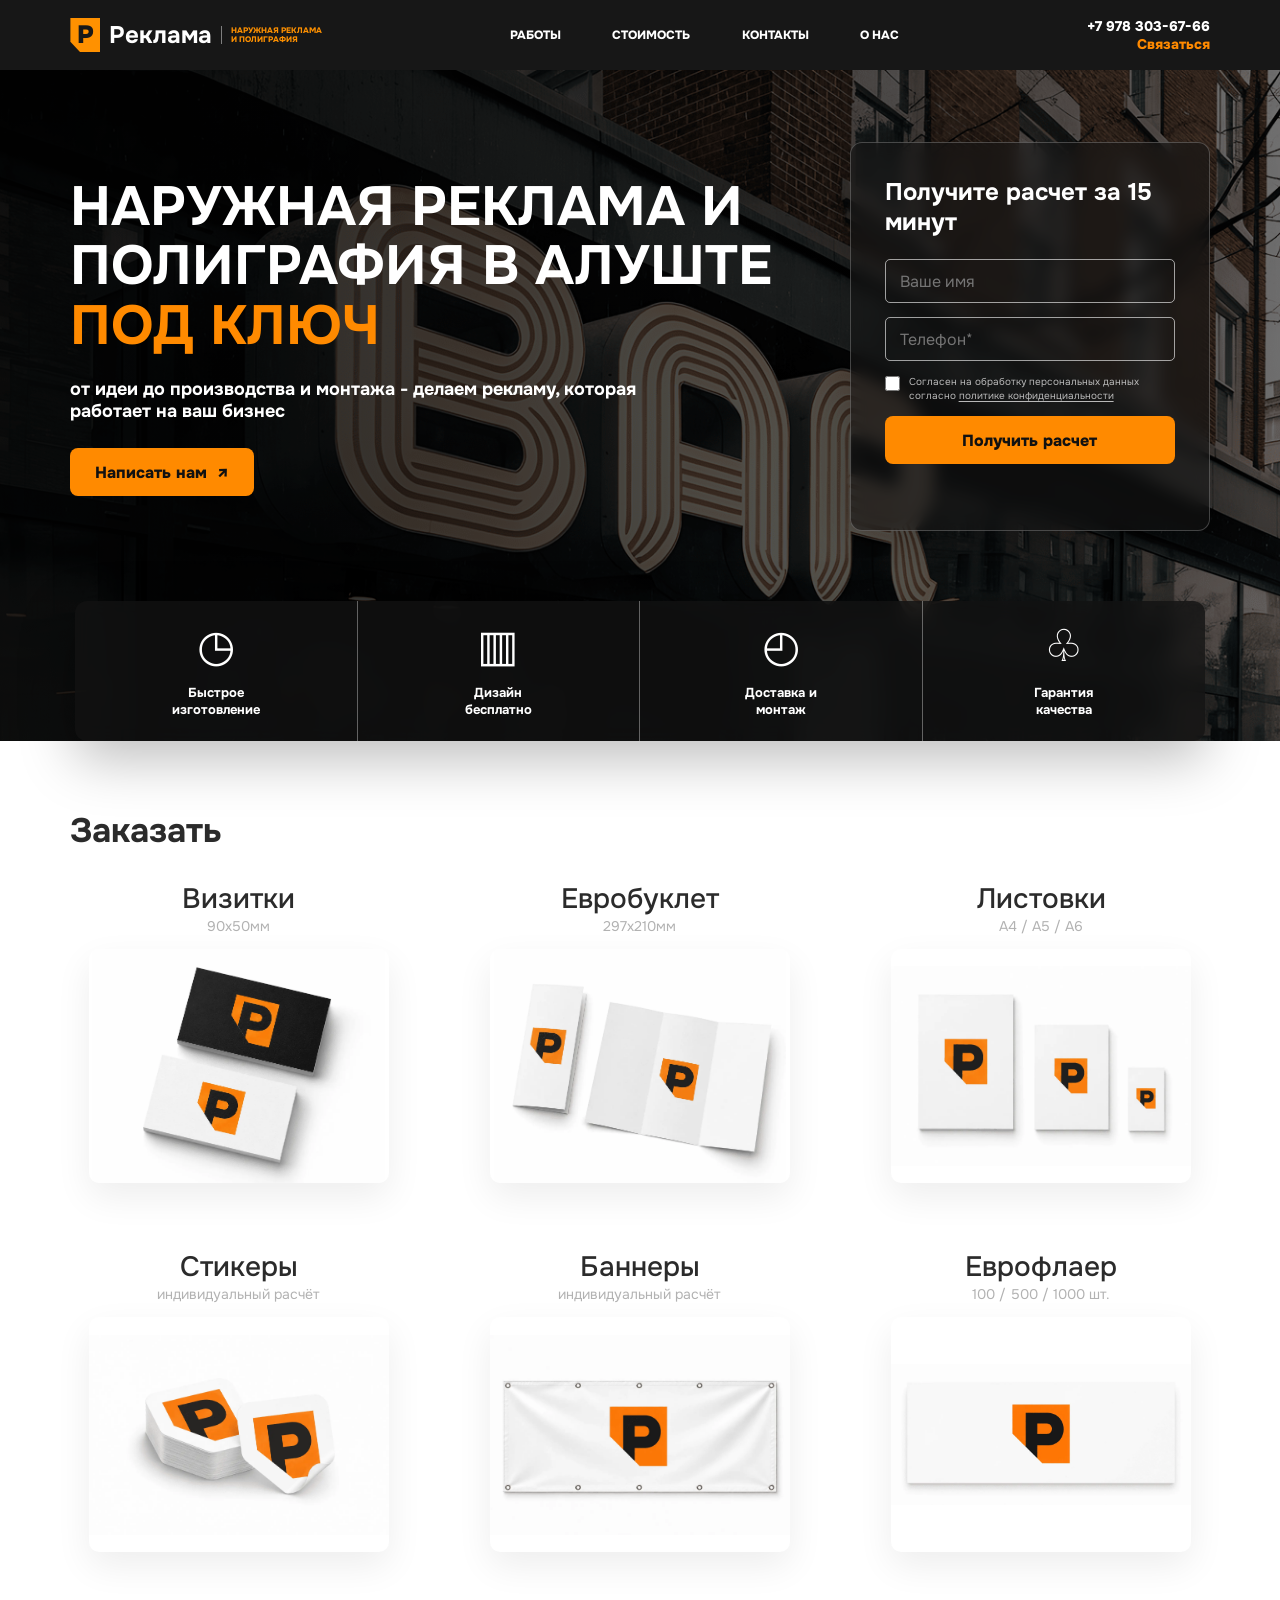
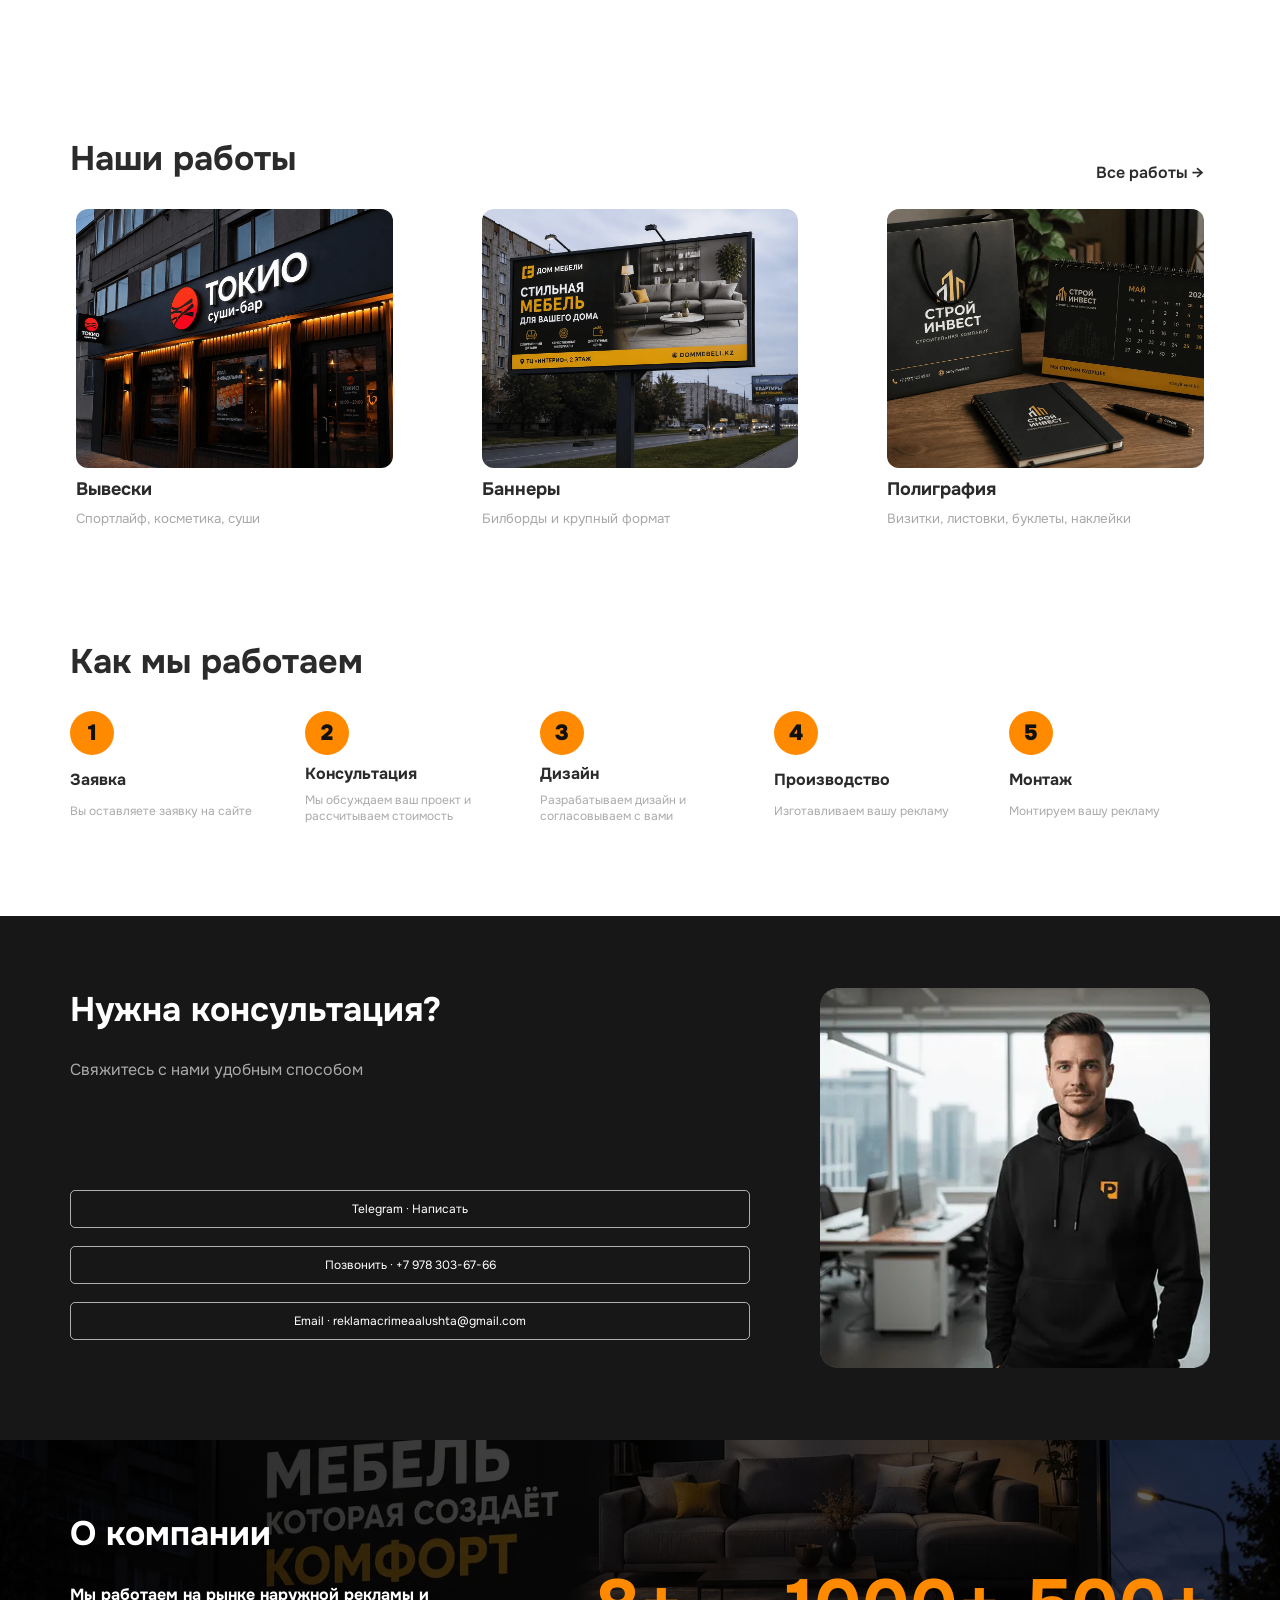
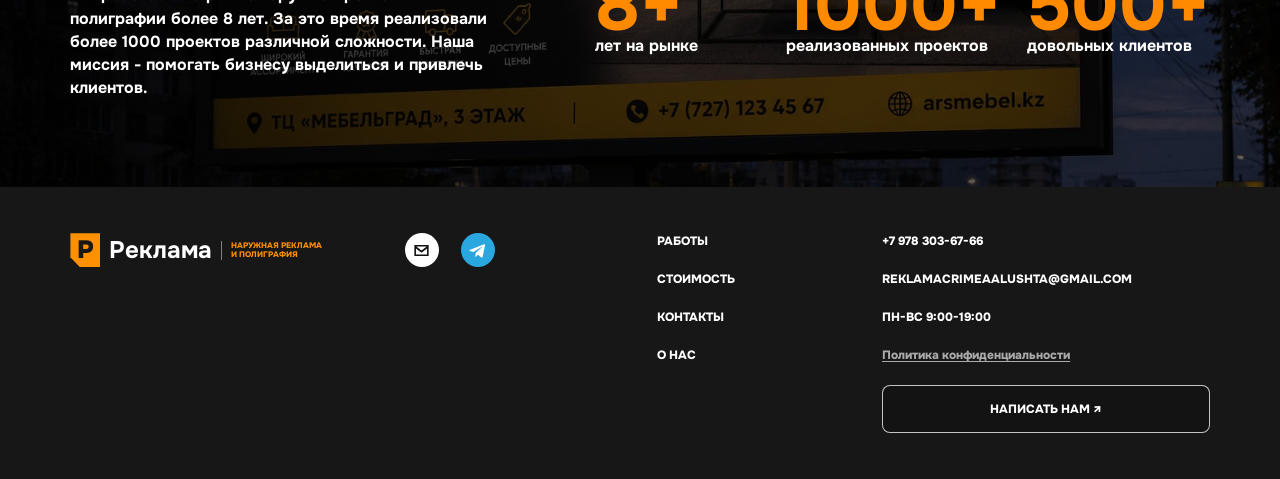
==== commit f70df5df: "Add files via upload" ====
--- a/outputs/index.html
+++ b/outputs/index.html
@@ -6,6 +6,9 @@
   <title>Наружная реклама и полиграфия в Алуште | Реклама Алушта</title>
   <meta name="description" content="Наружная реклама и полиграфия в Алуште под ключ: вывески, баннеры, визитки, листовки, буклеты и стикеры. Дизайн, изготовление и монтаж.">
   <meta name="robots" content="index, follow">
+  <link rel="icon" href="favicon-32.png" sizes="32x32" type="image/png">
+  <link rel="icon" href="favicon.png" sizes="512x512" type="image/png">
+  <link rel="apple-touch-icon" href="apple-touch-icon.png">
   <link rel="canonical" href="https://reklama-alushta.ru/">
   <meta property="og:type" content="website">
   <meta property="og:locale" content="ru_RU">
@@ -90,9 +93,12 @@
           <h2>Получите расчет за 15 минут</h2>
           <input id="leadName" name="name" type="text" placeholder="Ваше имя" aria-label="Ваше имя" required>
           <input id="leadPhone" name="phone" type="tel" placeholder="Телефон*" aria-label="Телефон" required>
+          <label class="privacy-consent">
+            <input name="privacy" type="checkbox" required>
+            <span>Согласен на обработку персональных данных согласно <button class="privacy-link" type="button" data-open-privacy>политике конфиденциальности</button></span>
+          </label>
           <button class="btn btn-orange" type="submit">Получить расчет</button>
           <output class="form-status" id="leadStatus"></output>
-          <small>Нажимая на кнопку вы соглашаетесь с политикой конфиденциальности</small>
         </form>
       </div>
       <div class="benefits" aria-label="Преимущества">
@@ -223,6 +229,7 @@
       <a href="tel:+79783036766">+7 978 303-67-66</a>
       <a href="mailto:reklamacrimeaalushta@gmail.com">reklamacrimeaalushta@gmail.com</a>
       <span>ПН-ВС 9:00-19:00</span>
+      <button class="footer-policy-link" type="button" data-open-privacy>Политика конфиденциальности</button>
       <a class="btn btn-dark" href="#contacts">Написать нам ↗</a>
     </div>
   </footer>
@@ -255,6 +262,32 @@
     </div>
   </div>
 
+  <div class="modal-layer privacy-modal" id="privacyModal" hidden>
+    <article class="privacy-popup" role="dialog" aria-modal="true" aria-labelledby="privacyTitle">
+      <button class="modal-x" id="closePrivacy" type="button" aria-label="Закрыть">×</button>
+      <h2 id="privacyTitle">Политика конфиденциальности</h2>
+      <p class="privacy-updated">Редакция от 7 июня 2026 года</p>
+
+      <h3>1. Общие положения</h3>
+      <p>Настоящая политика определяет порядок обработки персональных данных посетителей сайта reklama-alushta.ru. Оператором персональных данных является владелец сайта «Реклама Алушта». Связаться с оператором можно по электронной почте <a href="mailto:reklamacrimeaalushta@gmail.com">reklamacrimeaalushta@gmail.com</a>.</p>
+
+      <h3>2. Какие данные обрабатываются</h3>
+      <p>При отправке формы на сайте обрабатываются имя, номер телефона, выбранные услуги и параметры заказа. Также могут обрабатываться технические сведения, которые автоматически передаёт браузер.</p>
+
+      <h3>3. Цели обработки</h3>
+      <p>Данные используются для подготовки расчёта, связи с пользователем, уточнения заказа и предоставления запрошенной информации. Данные не используются для массовых рекламных рассылок без отдельного согласия.</p>
+
+      <h3>4. Передача и хранение данных</h3>
+      <p>При продолжении оформления пользователь переходит в Telegram и самостоятельно отправляет сформированное сообщение. Обработка данных в Telegram также регулируется правилами этого сервиса. Оператор не передаёт данные третьим лицам, кроме случаев, предусмотренных законом или необходимых для исполнения обращения пользователя.</p>
+
+      <h3>5. Права пользователя</h3>
+      <p>Пользователь может запросить сведения об обработке данных, их уточнение, блокирование или удаление, а также отозвать согласие, направив письмо на указанный адрес электронной почты.</p>
+
+      <h3>6. Срок действия согласия</h3>
+      <p>Согласие действует до достижения целей обработки или до его отзыва пользователем. Политика может обновляться; актуальная редакция всегда доступна на сайте.</p>
+    </article>
+  </div>
+
   <script src="script.js"></script>
 </body>
 </html>
--- a/outputs/styles.css
+++ b/outputs/styles.css
@@ -136,7 +136,7 @@
   color: #fff;
   background:
     linear-gradient(90deg, rgba(0,0,0,.82), rgba(0,0,0,.35)),
-    url("assets/hero-main.webp") center / cover no-repeat;
+    url("assets/hero-main.png") center / cover no-repeat;
 }
 
 .hero-overlay {
@@ -236,7 +236,8 @@
   font-size: 24px;
 }
 
-.lead-form input {
+.lead-form input[type="text"],
+.lead-form input[type="tel"] {
   height: 44px;
   padding: 0 14px;
   border: 1px solid rgba(255,255,255,.6);
@@ -249,6 +250,40 @@
   color: #aaa;
   font-size: 10px;
   text-align: center;
+}
+
+.privacy-consent {
+  display: flex;
+  align-items: flex-start;
+  gap: 9px;
+  color: #b8b8b8;
+  font-size: 10px;
+  line-height: 1.35;
+}
+
+.privacy-consent input {
+  flex: 0 0 auto;
+  width: 15px;
+  height: 15px;
+  margin: 1px 0 0;
+  accent-color: var(--orange);
+}
+
+.privacy-link,
+.footer-policy-link {
+  padding: 0;
+  border: 0;
+  color: inherit;
+  background: none;
+  font: inherit;
+  text-decoration: underline;
+  text-underline-offset: 2px;
+  cursor: pointer;
+}
+
+.privacy-link:hover,
+.footer-policy-link:hover {
+  color: var(--orange);
 }
 
 .form-status {
@@ -595,6 +630,47 @@
 
 .modal-layer[hidden] {
   display: none;
+}
+
+.privacy-popup {
+  position: relative;
+  width: min(760px, 100%);
+  max-height: min(86vh, 820px);
+  overflow-y: auto;
+  padding: 38px 42px;
+  border-radius: 8px;
+  background: #fff;
+  color: #222;
+  box-shadow: 0 24px 70px rgba(0,0,0,.35);
+}
+
+.privacy-popup h2 {
+  margin: 0 45px 4px 0;
+  font-size: 28px;
+}
+
+.privacy-popup h3 {
+  margin: 24px 0 7px;
+  font-size: 17px;
+}
+
+.privacy-popup p {
+  margin: 0;
+  color: #555;
+  line-height: 1.55;
+}
+
+.privacy-popup a {
+  color: #c76f00;
+}
+
+.privacy-updated {
+  font-size: 13px;
+}
+
+.footer-policy-link {
+  color: #aaa;
+  text-align: left;
 }
 
 .calc-card {
@@ -916,6 +992,15 @@
     padding: 22px;
   }
 
+  .privacy-popup {
+    max-height: 90vh;
+    padding: 30px 20px;
+  }
+
+  .privacy-popup h2 {
+    font-size: 23px;
+  }
+
   .benefits {
     grid-template-columns: 1fr 1fr;
     margin-top: 28px;
